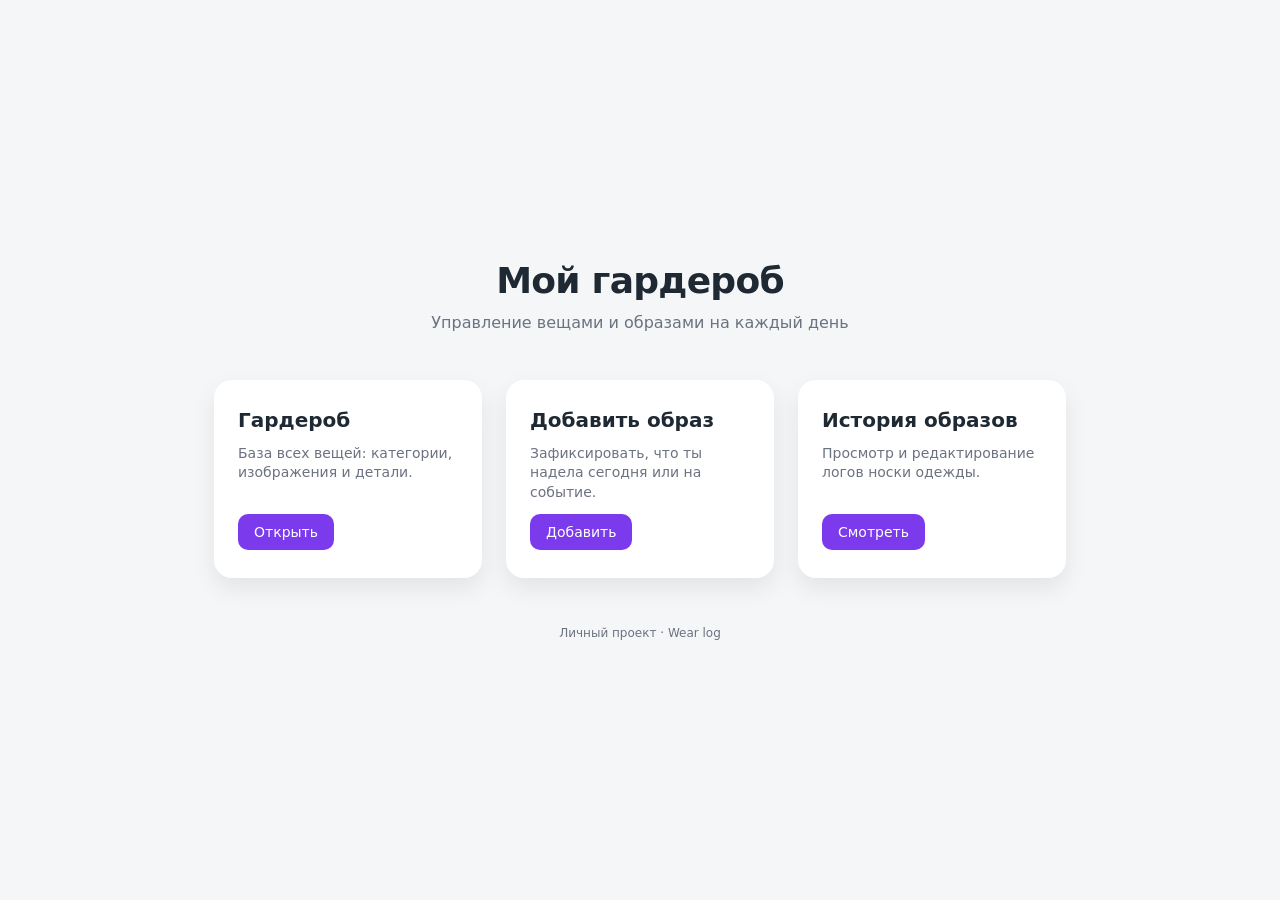
==== src/static/index.html @ 597f4ae3 "fix editing bugs" ====
<!DOCTYPE html>
<html lang="ru">
<head>
    <meta charset="UTF-8">
    <title>Гардероб — старт</title>
    <style>
        :root {
            --bg: #f5f6f8;
            --card-bg: #ffffff;
            --text-main: #1f2933;
            --text-secondary: #6b7280;
            --accent: #7c3aed;
            --accent-hover: #6d28d9;
            --shadow: 0 10px 25px rgba(0, 0, 0, 0.08);
            --radius: 18px;
        }

        * {
            box-sizing: border-box;
        }

        body {
            margin: 0;
            min-height: 100vh;
            font-family: system-ui, -apple-system, BlinkMacSystemFont, "Segoe UI", sans-serif;
            background: var(--bg);
            color: var(--text-main);
            display: flex;
            align-items: center;
            justify-content: center;
        }

        .container {
            max-width: 900px;
            width: 100%;
            padding: 40px 24px;
        }

        header {
            text-align: center;
            margin-bottom: 48px;
        }

        header h1 {
            font-size: 36px;
            margin: 0 0 12px;
            letter-spacing: -0.02em;
        }

        header p {
            margin: 0;
            font-size: 16px;
            color: var(--text-secondary);
        }

        .cards {
            display: grid;
            grid-template-columns: repeat(auto-fit, minmax(240px, 1fr));
            gap: 24px;
        }

        .card {
            background: var(--card-bg);
            border-radius: var(--radius);
            padding: 28px 24px;
            box-shadow: var(--shadow);
            text-decoration: none;
            color: inherit;
            display: flex;
            flex-direction: column;
            gap: 12px;
            transition: transform 0.15s ease, box-shadow 0.15s ease;
        }

        .card:hover {
            transform: translateY(-4px);
            box-shadow: 0 16px 35px rgba(0, 0, 0, 0.12);
        }

        .card-title {
            font-size: 20px;
            font-weight: 600;
        }

        .card-description {
            font-size: 14px;
            color: var(--text-secondary);
            line-height: 1.4;
        }

        .card-action {
            margin-top: auto;
            align-self: flex-start;
            padding: 10px 16px;
            background: var(--accent);
            color: white;
            border-radius: 10px;
            font-size: 14px;
            font-weight: 500;
            transition: background 0.15s ease;
        }

        .card:hover .card-action {
            background: var(--accent-hover);
        }

        footer {
            text-align: center;
            margin-top: 48px;
            font-size: 12px;
            color: var(--text-secondary);
        }
    </style>
</head>
<body>
    <div class="container">
        <header>
            <h1>Мой гардероб</h1>
            <p>Управление вещами и образами на каждый день</p>
        </header>

        <main class="cards">
            <a class="card" href="items.html">
                <div class="card-title">Гардероб</div>
                <div class="card-description">
                    База всех вещей: категории, изображения и детали.
                </div>
                <div class="card-action">Открыть</div>
            </a>

            <a class="card" href="wear_event.html">
                <div class="card-title">Добавить образ</div>
                <div class="card-description">
                    Зафиксировать, что ты надела сегодня или на событие.
                </div>
                <div class="card-action">Добавить</div>
            </a>

            <a class="card" href="add_wear_log.html">
                <div class="card-title">История образов</div>
                <div class="card-description">
                    Просмотр и редактирование логов носки одежды.
                </div>
                <div class="card-action">Смотреть</div>
            </a>
        </main>

        <footer>
            Личный проект · Wear log
        </footer>
    </div>
</body>
</html>
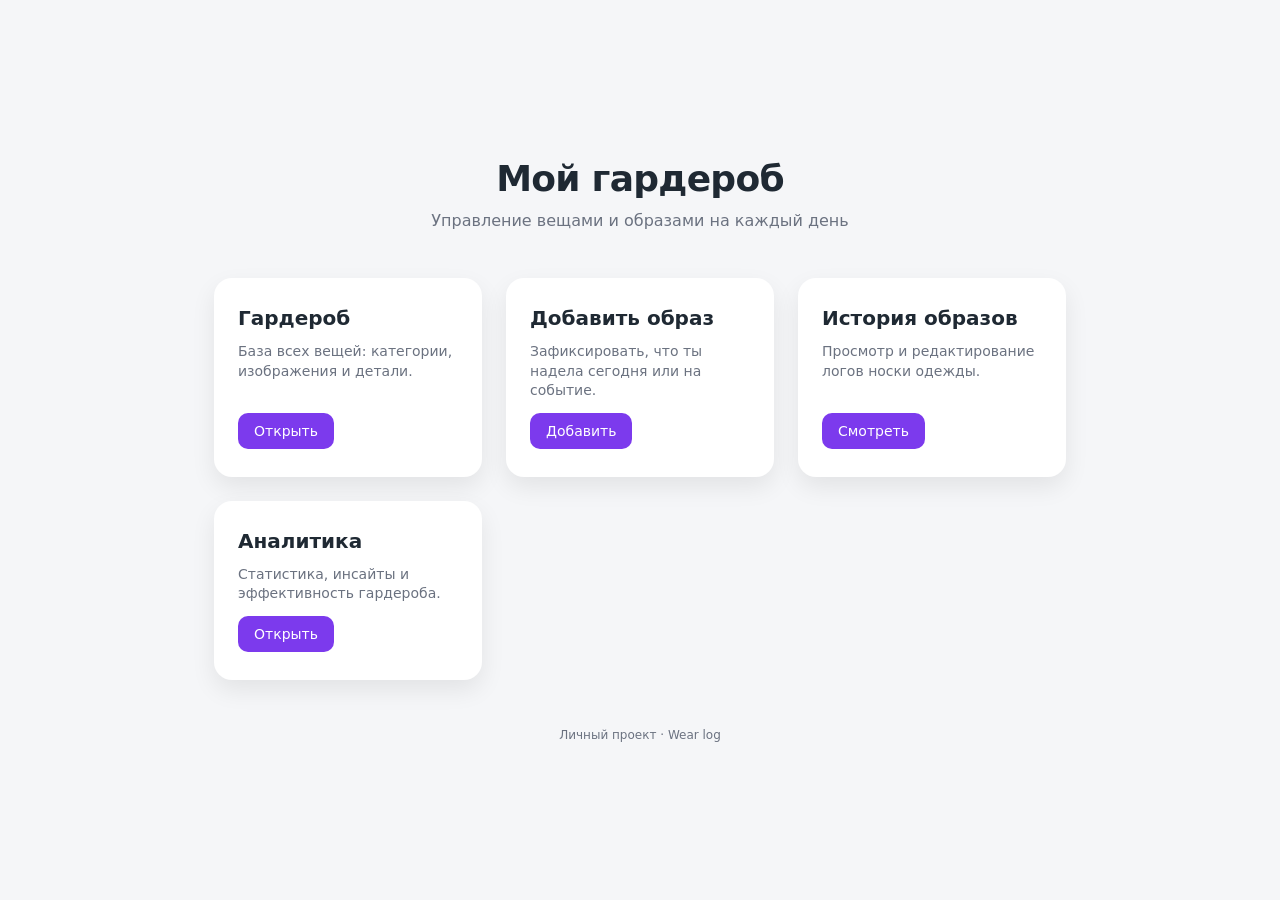
==== commit 7263af8a: "add analytics" ====
--- a/src/static/index.html
+++ b/src/static/index.html
@@ -3,6 +3,7 @@
 <head>
     <meta charset="UTF-8">
     <title>Гардероб — старт</title>
+    <!-- <link rel="stylesheet" href="/static/base.css"> -->
     <style>
         :root {
             --bg: #f5f6f8;
@@ -110,9 +111,10 @@
             font-size: 12px;
             color: var(--text-secondary);
         }
-    </style>
+    </style>    
 </head>
 <body>
+
     <div class="container">
         <header>
             <h1>Мой гардероб</h1>
@@ -143,6 +145,13 @@
                 </div>
                 <div class="card-action">Смотреть</div>
             </a>
+            <a class="card" href="analytics.html">
+                <div class="card-title">Аналитика</div>
+                <div class="card-description">
+                    Статистика, инсайты и эффективность гардероба.
+                </div>
+                <div class="card-action">Открыть</div>
+            </a>
         </main>
 
         <footer>
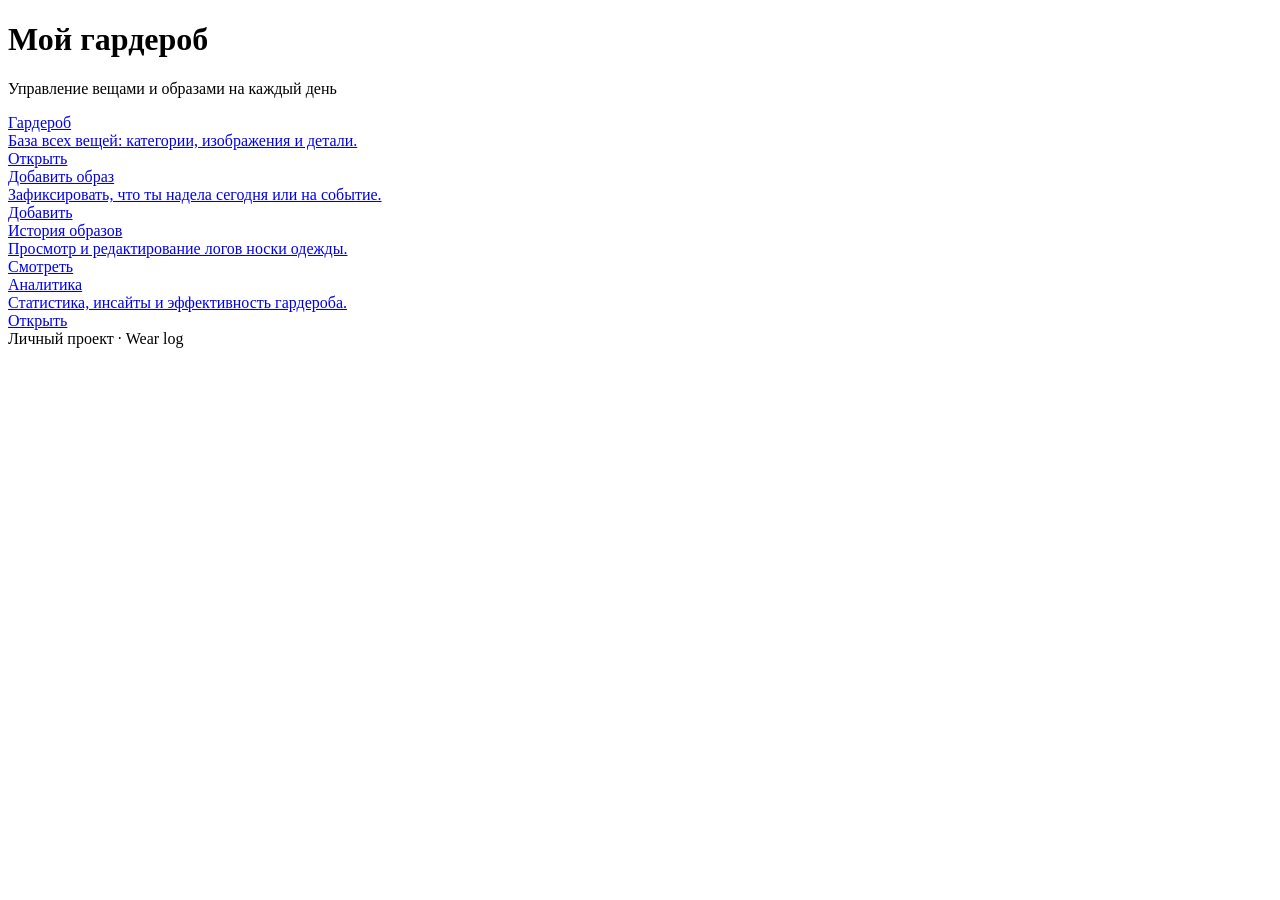
==== commit 37fc0e4a: "improve the frontend" ====
--- a/src/static/index.html
+++ b/src/static/index.html
@@ -2,118 +2,11 @@
 <html lang="ru">
 <head>
     <meta charset="UTF-8">
+    <meta name="viewport" content="width=device-width, initial-scale=1">
     <title>Гардероб — старт</title>
-    <!-- <link rel="stylesheet" href="/static/base.css"> -->
-    <style>
-        :root {
-            --bg: #f5f6f8;
-            --card-bg: #ffffff;
-            --text-main: #1f2933;
-            --text-secondary: #6b7280;
-            --accent: #7c3aed;
-            --accent-hover: #6d28d9;
-            --shadow: 0 10px 25px rgba(0, 0, 0, 0.08);
-            --radius: 18px;
-        }
-
-        * {
-            box-sizing: border-box;
-        }
-
-        body {
-            margin: 0;
-            min-height: 100vh;
-            font-family: system-ui, -apple-system, BlinkMacSystemFont, "Segoe UI", sans-serif;
-            background: var(--bg);
-            color: var(--text-main);
-            display: flex;
-            align-items: center;
-            justify-content: center;
-        }
-
-        .container {
-            max-width: 900px;
-            width: 100%;
-            padding: 40px 24px;
-        }
-
-        header {
-            text-align: center;
-            margin-bottom: 48px;
-        }
-
-        header h1 {
-            font-size: 36px;
-            margin: 0 0 12px;
-            letter-spacing: -0.02em;
-        }
-
-        header p {
-            margin: 0;
-            font-size: 16px;
-            color: var(--text-secondary);
-        }
-
-        .cards {
-            display: grid;
-            grid-template-columns: repeat(auto-fit, minmax(240px, 1fr));
-            gap: 24px;
-        }
-
-        .card {
-            background: var(--card-bg);
-            border-radius: var(--radius);
-            padding: 28px 24px;
-            box-shadow: var(--shadow);
-            text-decoration: none;
-            color: inherit;
-            display: flex;
-            flex-direction: column;
-            gap: 12px;
-            transition: transform 0.15s ease, box-shadow 0.15s ease;
-        }
-
-        .card:hover {
-            transform: translateY(-4px);
-            box-shadow: 0 16px 35px rgba(0, 0, 0, 0.12);
-        }
-
-        .card-title {
-            font-size: 20px;
-            font-weight: 600;
-        }
-
-        .card-description {
-            font-size: 14px;
-            color: var(--text-secondary);
-            line-height: 1.4;
-        }
-
-        .card-action {
-            margin-top: auto;
-            align-self: flex-start;
-            padding: 10px 16px;
-            background: var(--accent);
-            color: white;
-            border-radius: 10px;
-            font-size: 14px;
-            font-weight: 500;
-            transition: background 0.15s ease;
-        }
-
-        .card:hover .card-action {
-            background: var(--accent-hover);
-        }
-
-        footer {
-            text-align: center;
-            margin-top: 48px;
-            font-size: 12px;
-            color: var(--text-secondary);
-        }
-    </style>    
+    <link rel="stylesheet" href="/static/base.css?v=3">
 </head>
-<body>
+<body class="index">
 
     <div class="container">
         <header>
@@ -145,6 +38,7 @@
                 </div>
                 <div class="card-action">Смотреть</div>
             </a>
+
             <a class="card" href="analytics.html">
                 <div class="card-title">Аналитика</div>
                 <div class="card-description">
